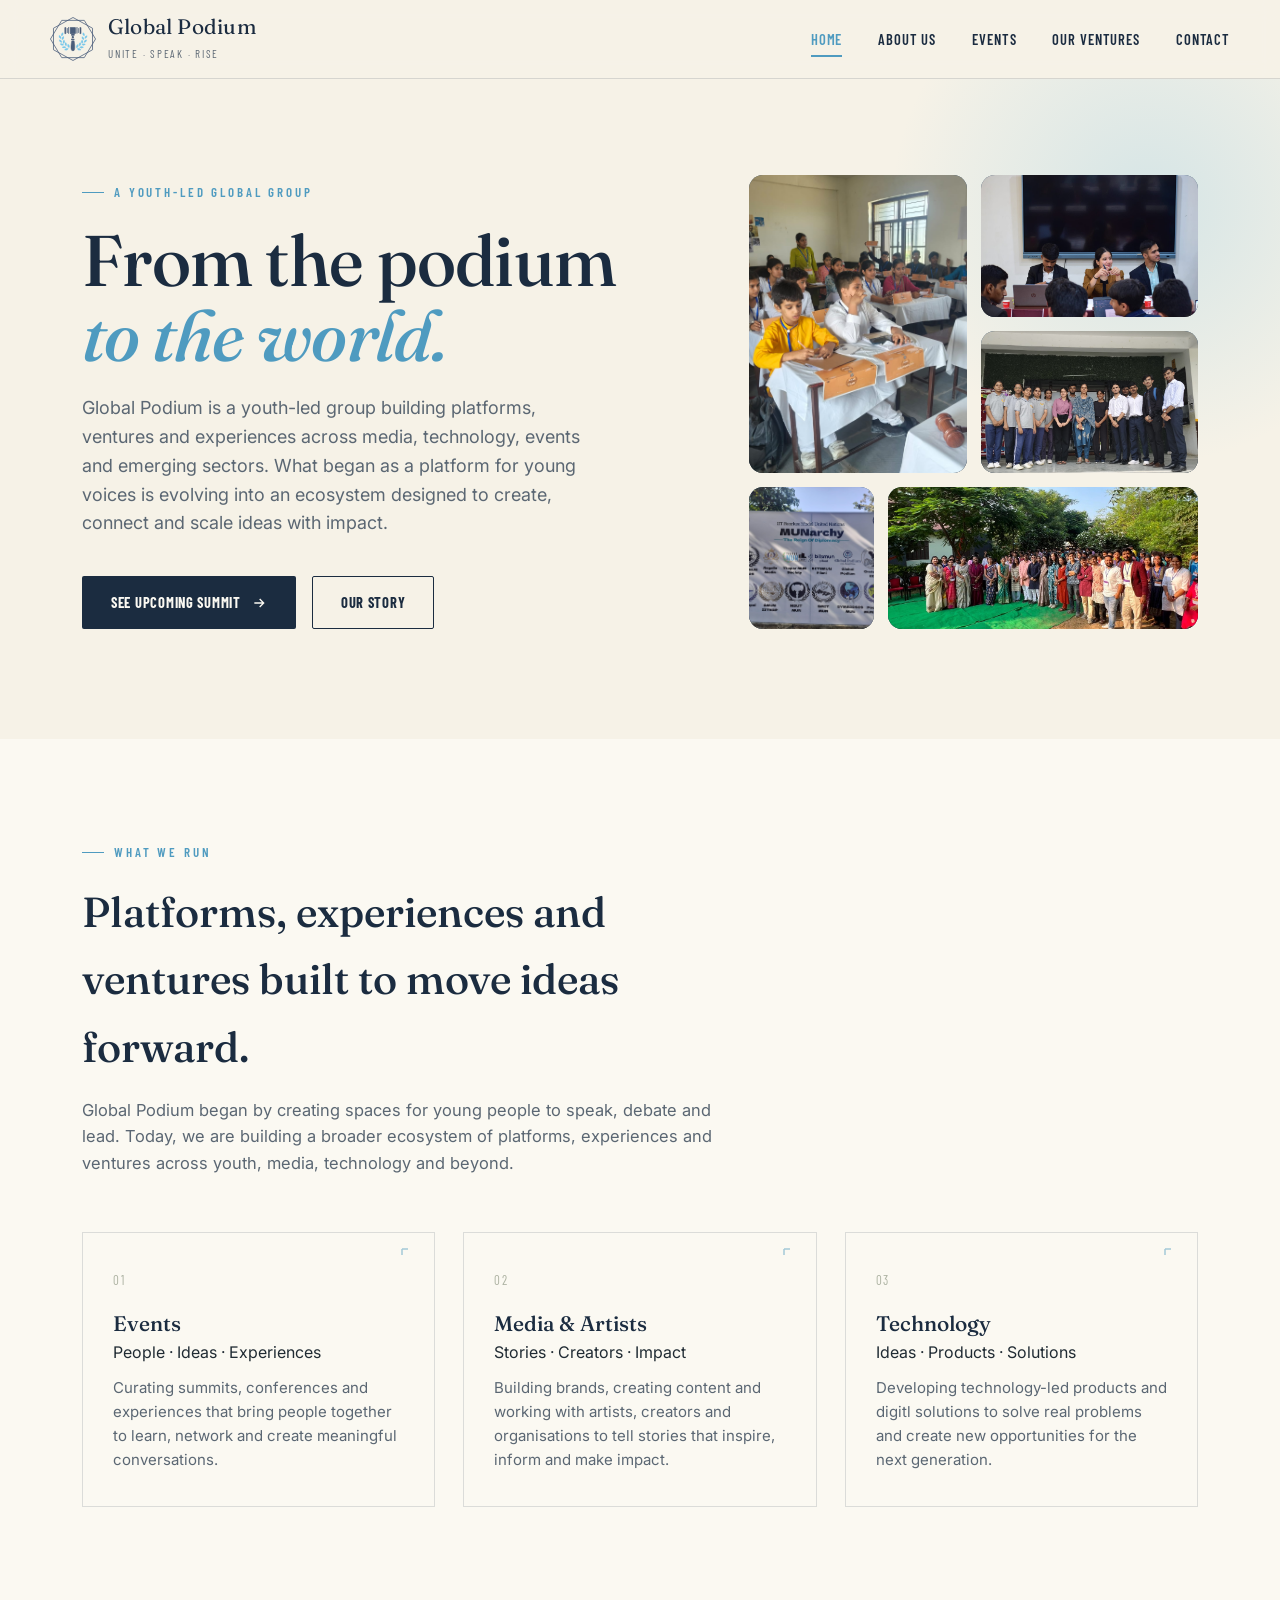
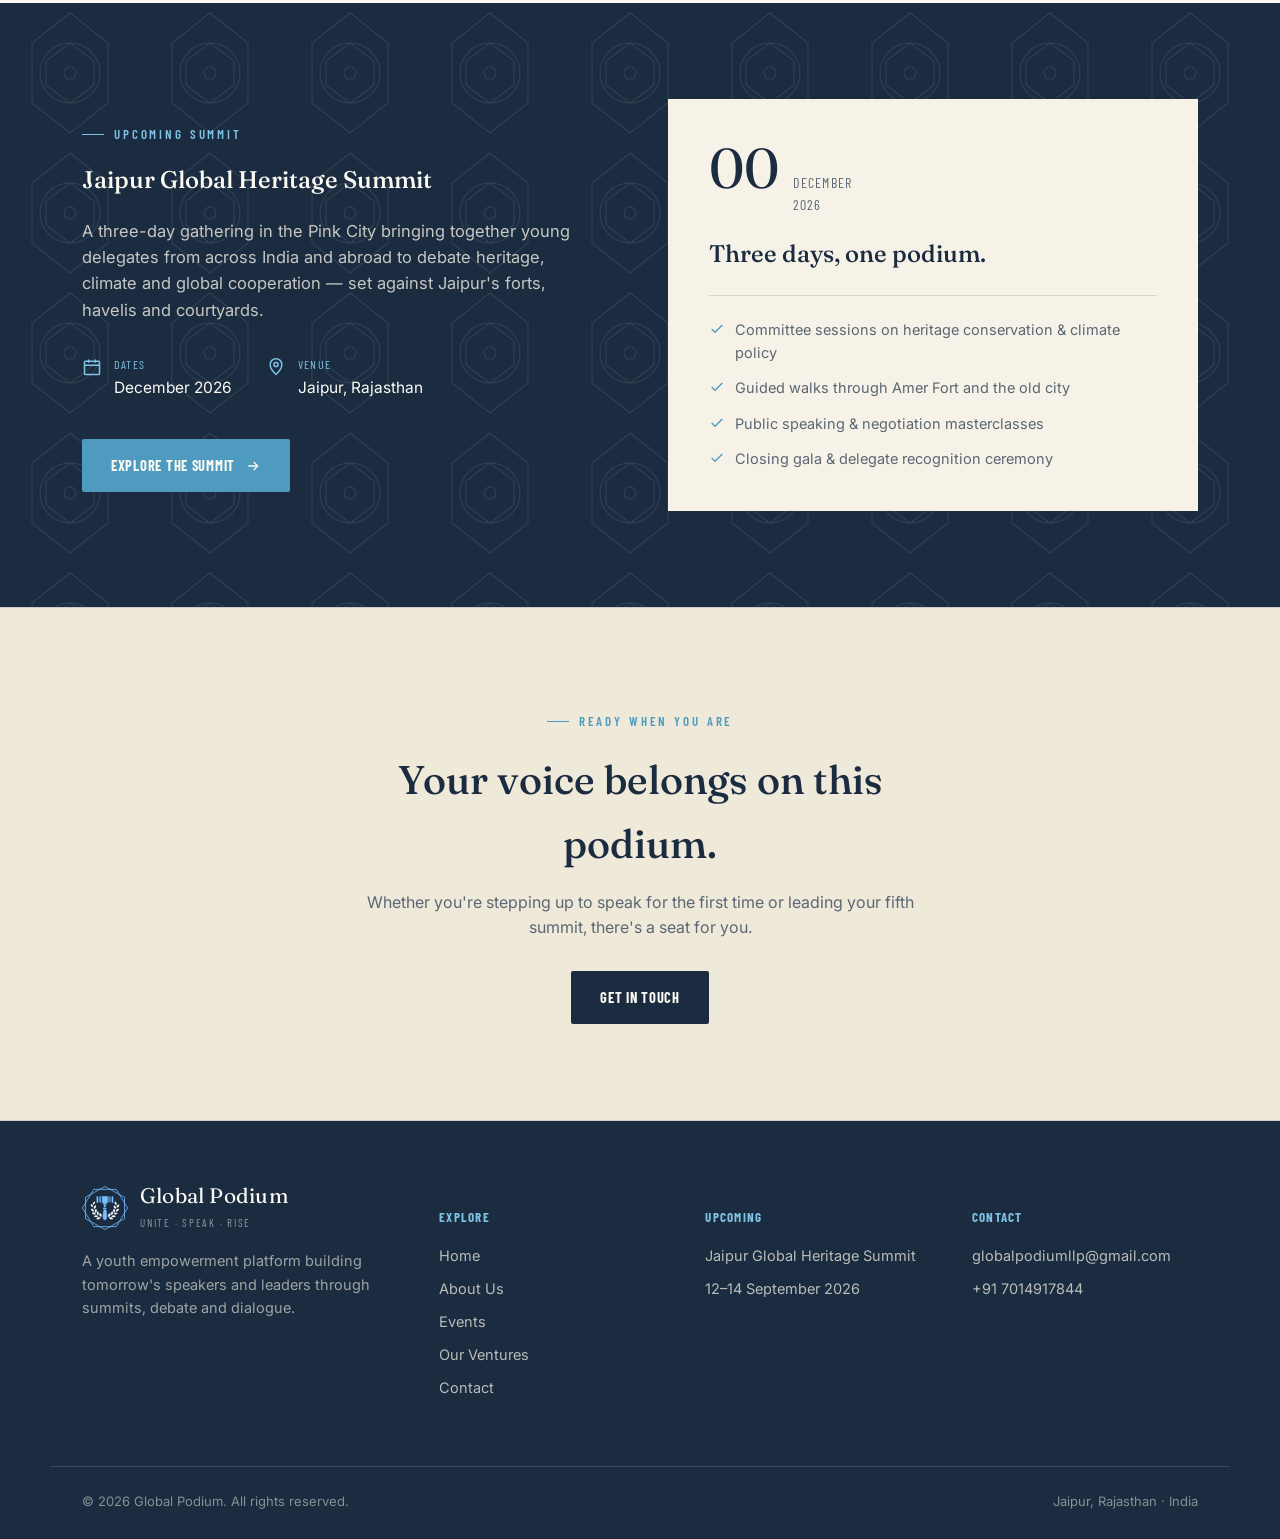
==== index.html @ f2597bbf "Initial website" ====
<!DOCTYPE html>
<html lang="en">

<head>
  <meta charset="UTF-8">
  <meta name="viewport" content="width=device-width, initial-scale=1.0">
  <title>Global Podium — Unite, Speak & Rise</title>

  <!-- Favicon -->
  <link rel="icon" type="image/x-icon" href="favicon_io/favicon.ico">
  <link rel="icon" type="image/png" sizes="16x16" href="favicon_io/favicon-16x16.png">
  <link rel="icon" type="image/png" sizes="32x32" href="favicon_io/favicon-32x32.png">
  <link rel="icon" type="image/png" sizes="192x192" href="favicon_io/android-chrome-192x192.png">
  <link rel="icon" type="image/png" sizes="512x512" href="favicon_io/android-chrome-512x512.png">

  <!-- Apple -->
  <link rel="apple-touch-icon" sizes="180x180" href="favicon_io/apple-touch-icon.png">



  <meta name="description"
    content="Global Podium is a youth empowerment platform building the next generation of speakers, leaders and changemakers through summits, debates and civic dialogue.">
  <link rel="stylesheet" href="style.css">
  <!-- <link rel="icon" href="data:image/svg+xml,%3Csvg xmlns='http://www.w3.org/2000/svg' viewBox='0 0 100 100'%3E%3Ccircle cx='50' cy='50' r='46' fill='%231B2C40'/%3E%3Ctext x='50' y='64' font-size='50' text-anchor='middle' fill='%237FC2E3' font-family='Georgia'%3EG%3C/text%3E%3C/svg%3E"> -->
</head>

<body>

  <header class="site-header">
    <nav class="nav container">
      <a class="brand" href="index.html" aria-label="Global Podium home">
        <img class="brand-mark" src="images/ logo GlobalP-01.svg" alt="Global Podium logo">
        <span>
          <span class="brand-name">Global Podium</span>
          <span class="brand-tag">Unite &middot; Speak &middot; Rise</span>
        </span>
      </a>
      <button class="nav-toggle" aria-label="Toggle menu" id="navToggle">
        <span></span><span></span><span></span>
      </button>
      <div class="nav-links" id="navLinks">
        <a href="index.html" class="active">Home</a>
        <a href="about.html">About Us</a>
        <a href="events.html">Events</a>
        <a href="ventures.html">Our Ventures</a>
        <a href="contact.html">Contact</a>
      </div>
      <!-- <a class="nav-cta" href="contact.html">Get Involved</a> -->
    </nav>
  </header>

  <main>

    <!-- HERO -->
    <section class="hero">
      <div class="container hero-grid">
        <div>
          <span class="eyebrow">A YOUTH-LED GLOBAL GROUP</span>

          <h1>From the podium<br><em>to the world.</em></h1>
          <p class="lead">Global Podium is a youth-led group building platforms, ventures and experiences across media,
            technology, events and emerging sectors. What began as a platform for young voices is evolving into an
            ecosystem designed to create, connect and scale ideas with impact.</p>
          <div class="hero-actions">
            <a class="btn btn-primary" href="jghs.html">
              See Upcoming Summit
              <svg viewBox="0 0 24 24" fill="none" stroke="currentColor" stroke-width="2">
                <path d="M5 12h14M13 6l6 6-6 6" />
              </svg>
            </a>
            <a class="btn btn-ghost" href="about.html">Our Story</a>
          </div>
        </div>
        <div class="hero-badge-wrap">
          <div class="hero-photo-bento">
            <div class="hpb-tile hpb-a"><img src="images/home/main1.jpeg" alt="" onerror="this.style.opacity='0'">
            </div>
            <div class="hpb-tile hpb-b"><img src="images/home/main22.jpeg" alt="" onerror="this.style.opacity='0'">
            </div>
            <div class="hpb-tile hpb-c"><img src="images/home/main3.jpeg" alt="" onerror="this.style.opacity='0'">
            </div>
            <div class="hpb-tile hpb-d"><img src="images/home/main5.jpeg" alt="" onerror="this.style.opacity='0'">
            </div>
            <div class="hpb-tile hpb-e"><img src="images/home/main4.jpeg" alt="" onerror="this.style.opacity='0'">
            </div>
          </div>
        </div>
      </div>
    </section>

    <!-- EVENTS OVERVIEW -->
    <section id="events">
      <div class="container">
        <div class="section-head reveal">
          <span class="eyebrow">What We Run</span>
          <h2>Platforms, experiences and ventures built to move ideas forward.</h2>
          <p>Global Podium began by creating spaces for young people to speak, debate and lead. Today, we are building a
            broader ecosystem of platforms, experiences and ventures across youth, media, technology and beyond.</p>
        </div>
        <div class="cards">
          <div class="card reveal">
            <svg class="card-corner" viewBox="0 0 20 20" fill="none" stroke="currentColor" stroke-width="1.5">
              <path d="M2 2h6M2 2v6" />
            </svg>
            <span class="card-index">01</span>
            <h3>Events</h3>
            <span class="card-keywords">People &middot; Ideas &middot; Experiences</span>
            <p>Curating summits, conferences and experiences that bring people together to learn, network and create
              meaningful conversations.</p>
          </div>
          <div class="card reveal">
            <svg class="card-corner" viewBox="0 0 20 20" fill="none" stroke="currentColor" stroke-width="1.5">
              <path d="M2 2h6M2 2v6" />
            </svg>
            <span class="card-index">02</span>
            <h3>Media & Artists</h3>
            <span class="card-keywords">Stories &middot; Creators &middot; Impact</span>

            <p>Building brands, creating content and working with artists, creators and organisations to tell stories
              that inspire, inform and make impact.</p>
          </div>
          <div class="card reveal">
            <svg class="card-corner" viewBox="0 0 20 20" fill="none" stroke="currentColor" stroke-width="1.5">
              <path d="M2 2h6M2 2v6" />
            </svg>
            <span class="card-index">03</span>
            <h3>Technology</h3>
            <span class="card-keywords">Ideas &middot; Products &middot; Solutions</span>
            <p>Developing technology-led products and digitl solutions to solve real problems and create new
              opportunities for the next generation.</p>
          </div>
        </div>
      </div>
    </section>

    <!-- FEATURED UPCOMING EVENT -->
    <section class="feature" id="upcoming-event">
      <div class="container feature-inner">
        <div class="reveal">
          <span class="eyebrow">Upcoming Summit</span>
          <h2 style="margin-top:16px;">Jaipur Global Heritage Summit</h2>
          <p class="desc">A three-day gathering in the Pink City bringing together young delegates from across India and
            abroad to debate heritage, climate and global cooperation — set against Jaipur's forts, havelis and
            courtyards.</p>
          <div class="feature-meta">
            <div class="meta-item">
              <svg viewBox="0 0 24 24" fill="none" stroke="currentColor" stroke-width="1.8">
                <rect x="3" y="5" width="18" height="16" rx="1" />
                <path d="M8 3v4M16 3v4M3 10h18" />
              </svg>
              <div>
                <div class="meta-label">Dates</div>
                <div class="meta-value">December 2026</div>
              </div>
            </div>
            <div class="meta-item">
              <svg viewBox="0 0 24 24" fill="none" stroke="currentColor" stroke-width="1.8">
                <path d="M12 21s7-6.5 7-12a7 7 0 0 0-14 0c0 5.5 7 12 7 12z" />
                <circle cx="12" cy="9" r="2.5" />
              </svg>
              <div>
                <div class="meta-label">Venue</div>
                <div class="meta-value">Jaipur, Rajasthan</div>
              </div>
            </div>
            <!-- <div class="meta-item">
              <svg viewBox="0 0 24 24" fill="none" stroke="currentColor" stroke-width="1.8">
                <path
                  d="M17 21v-2a4 4 0 0 0-4-4H7a4 4 0 0 0-4 4v2M10 11a4 4 0 1 0 0-8 4 4 0 0 0 0 8zM23 21v-2a4 4 0 0 0-3-3.87M16 3.13a4 4 0 0 1 0 7.75" />
              </svg>
              <div>
                <div class="meta-label">Delegates</div>
                <div class="meta-value">150 seats, ages 15–25</div>
              </div>
            </div> -->
          </div>
          <a class="btn btn-sky btn-explore-summit" href="jghs.html">
            Explore The Summit
            <svg viewBox="0 0 24 24" fill="none" stroke="currentColor" stroke-width="2">
              <path d="M5 12h14M13 6l6 6-6 6" />
            </svg>
          </a>
        </div>

        <div class="feature-card reveal">
          <div class="date-block">
            <span class="date-num">00</span>
            <span class="date-rest">December<br>2026</span>
          </div>
          <h3>Three days, one podium.</h3>
          <div class="divider"></div>
          <ul>
            <li>
              <svg viewBox="0 0 24 24" fill="none" stroke="currentColor" stroke-width="2">
                <path d="M20 6L9 17l-5-5" />
              </svg>
              Committee sessions on heritage conservation &amp; climate policy
            </li>
            <li>
              <svg viewBox="0 0 24 24" fill="none" stroke="currentColor" stroke-width="2">
                <path d="M20 6L9 17l-5-5" />
              </svg>
              Guided walks through Amer Fort and the old city
            </li>
            <li>
              <svg viewBox="0 0 24 24" fill="none" stroke="currentColor" stroke-width="2">
                <path d="M20 6L9 17l-5-5" />
              </svg>
              Public speaking &amp; negotiation masterclasses
            </li>
            <li>
              <svg viewBox="0 0 24 24" fill="none" stroke="currentColor" stroke-width="2">
                <path d="M20 6L9 17l-5-5" />
              </svg>
              Closing gala &amp; delegate recognition ceremony
            </li>
          </ul>
        </div>
      </div>
    </section>

    <!-- CTA -->
    <section class="cta-band">
      <div class="container" style="max-width:640px; text-align:center;">
        <span class="eyebrow" style="justify-content:center;">Ready When You Are</span>
        <h2 style="margin-top:16px;">Your voice belongs on this podium.</h2>
        <p>Whether you're stepping up to speak for the first time or leading your fifth summit, there's a seat for you.
        </p>
        <a class="btn btn-primary" href="contact.html">Get in Touch</a>
      </div>
    </section>

  </main>

  <footer class="site-footer">
    <div class="container footer-grid">
      <div>
        <div class="footer-brand">
          <img class="brand-mark" src="images/ logo GlobalP-02.svg" alt="Global Podium logo">
          <span>
            <span class="brand-name">Global Podium</span>
            <span class="brand-tag">Unite &middot; Speak &middot; Rise</span>
          </span>
        </div>
        <p class="footer-desc">A youth empowerment platform building tomorrow's speakers and leaders through summits,
          debate and dialogue.</p>
      </div>
      <div class="footer-col">
        <h5>Explore</h5>
        <a href="index.html">Home</a>
        <a href="about.html">About Us</a>
        <a href="events.html">Events</a>
        <a href="ventures.html">Our Ventures</a>
        <a href="contact.html">Contact</a>
      </div>
      <div class="footer-col">
        <h5>Upcoming</h5>
        <p>Jaipur Global Heritage Summit</p>
        <p>12–14 September 2026</p>
      </div>
      <div class="footer-col">
        <h5>Contact</h5>
        <a href="mailto:globalpodiumllp@gmail.com">globalpodiumllp@gmail.com</a>
        <a href="tel:+917014917844">+91 7014917844</a>
      </div>
    </div>
    <div class="container footer-bottom">
      <span>&copy; 2026 Global Podium. All rights reserved.</span>
      <span>Jaipur, Rajasthan · India</span>
    </div>
  </footer>

  <script src="script.js"></script>
</body>

</html>
---- style.css ----
/* ==========================================================================
   GLOBAL PODIUM — design tokens
   Palette drawn from the mark: deep statesman navy, laurel sky-blue,
   warm parchment cream, quiet sage for structure, muted steel for text.
   ========================================================================== */

@import url('https://fonts.googleapis.com/css2?family=Fraunces:ital,opsz,wght@0,9..144,400;0,9..144,500;0,9..144,600;1,9..144,500&family=Inter:wght@400;500;600&family=Barlow+Condensed:wght@500;600;700&display=swap');

:root {
  --navy: #1B2C40;
  --navy-2: #2E4A66;
  --sky: #7FC2E3;
  --sky-deep: #4F9BC0;
  --sage: #ACB2A2;
  --cream: #F6F2E7;
  --cream-2: #EFE9DA;
  --paper: #FBF9F2;
  --ink: #202B33;
  --ink-soft: #5B6773;
  --line: rgba(27, 44, 64, 0.14);
  --rose: #CDA98C;

  --jali-pattern: url("data:image/svg+xml,%3Csvg xmlns='http://www.w3.org/2000/svg' width='140' height='140' viewBox='0 0 140 140'%3E%3Cg fill='none' stroke='%23F6F2E7' stroke-width='1.1'%3E%3Ccircle cx='70' cy='70' r='30'/%3E%3Cpath d='M70 10 L108 40 L108 100 L70 130 L32 100 L32 40 Z'/%3E%3Cpath d='M70 40 L94 58 L94 82 L70 100 L46 82 L46 58 Z'/%3E%3Ccircle cx='70' cy='70' r='6'/%3E%3C/g%3E%3C/svg%3E");
  --serif: 'Fraunces', 'Iowan Old Style', Georgia, serif;
  --sans: 'Inter', -apple-system, BlinkMacSystemFont, 'Segoe UI', sans-serif;
  --cond: 'Barlow Condensed', var(--sans);

  --container: 1180px;
  --radius: 2px;
}

*,
*::before,
*::after {
  box-sizing: border-box;
}

html {
  scroll-behavior: smooth;
}

body {
  margin: 0;
  background: var(--cream);
  color: var(--ink);
  font-family: var(--sans);
  font-size: 16px;
  line-height: 1.6;
  -webkit-font-smoothing: antialiased;
}

img {
  max-width: 100%;
  display: block;
}

a {
  color: inherit;
  text-decoration: none;
}

h1,
h2,
h3,
h4 {
  font-family: var(--serif);
  font-weight: 500;
  margin: 0;
  color: var(--navy);
}

p {
  margin: 0;
}

.container {
  max-width: var(--container);
  margin: 0 auto;
  padding: 0 32px;
}

@media (max-width: 640px) {
  .container {
    padding: 0 20px;
  }
}

:focus-visible {
  outline: 2px solid var(--sky-deep);
  outline-offset: 3px;
}

/* ---------- eyebrow / condensed labels ---------- */
.eyebrow {
  font-family: var(--cond);
  font-weight: 600;
  letter-spacing: 0.22em;
  text-transform: uppercase;
  font-size: 13px;
  color: var(--sky-deep);
  display: inline-flex;
  align-items: center;
  gap: 10px;
}

.eyebrow::before {
  content: "";
  width: 22px;
  height: 1px;
  background: var(--sky-deep);
  display: inline-block;
}

/* ---------- laurel underline accent ---------- */
.laurel-rule {
  width: 64px;
  height: 18px;
  margin: 18px 0 0;
}

/* ---------- header / nav ---------- */
.site-header {
  position: sticky;
  top: 0;
  z-index: 50;
  background: rgba(246, 242, 231, 0.88);
  backdrop-filter: blur(10px);
  border-bottom: 1px solid var(--line);
}

.nav {
  display: flex;
  align-items: center;
  justify-content: space-between;
  padding: 16px 0;
}

.brand {
  display: flex;
  align-items: center;
  gap: 12px;
}

.brand-mark {
  width: 46px;
  height: 46px;
  flex-shrink: 0;
  object-fit: contain;
}

.brand-name {
  font-family: var(--serif);
  font-size: 21px;
  color: var(--navy);
  letter-spacing: 0.01em;
  line-height: 1;
}

.brand-tag {
  display: block;
  font-family: var(--cond);
  font-size: 11px;
  letter-spacing: 0.16em;
  text-transform: uppercase;
  color: var(--ink-soft);
  margin-top: 3px;
}

.nav-links {
  display: flex;
  align-items: center;
  gap: 36px;
  font-family: var(--cond);
  font-weight: 600;
  letter-spacing: 0.06em;
  text-transform: uppercase;
  font-size: 14.5px;
}

.nav-links a {
  position: relative;
  color: var(--navy);
  padding: 4px 0;
}

.nav-links a::after {
  content: "";
  position: absolute;
  left: 0;
  right: 0;
  bottom: -2px;
  height: 2px;
  background: var(--sky-deep);
  transform: scaleX(0);
  transform-origin: left;
  transition: transform .25s ease;
}

.nav-links a:hover::after,
.nav-links a.active::after {
  transform: scaleX(1);
}

.nav-links a.active {
  color: var(--sky-deep);
}

.nav-cta {
  font-family: var(--cond);
  font-weight: 700;
  letter-spacing: .06em;
  text-transform: uppercase;
  font-size: 13.5px;
  background: var(--navy);
  color: var(--paper);
  padding: 11px 22px;
  border-radius: var(--radius);
  transition: background .2s ease, transform .2s ease;
}

.nav-cta:hover {
  background: var(--sky-deep);
  transform: translateY(-1px);
}

.nav-toggle {
  display: none;
  background: none;
  border: none;
  cursor: pointer;
  padding: 6px;
}

.nav-toggle span {
  display: block;
  width: 24px;
  height: 2px;
  background: var(--navy);
  margin: 5px 0;
  transition: .2s;
}

@media (max-width: 880px) {
  .nav-links {
    position: absolute;
    top: 100%;
    left: 0;
    right: 0;
    background: var(--paper);
    flex-direction: column;
    align-items: flex-start;
    padding: 24px 20px;
    gap: 20px;
    border-bottom: 1px solid var(--line);
    display: none;
  }

  .nav-links.open {
    display: flex;
  }

  .nav-cta {
    display: none;
  }

  .nav-links.open~.nav-cta,
  .nav-links.open+.nav-cta {
    display: inline-block;
  }

  .nav-toggle {
    display: block;
  }
}

/* ---------- buttons ---------- */
.btn {
  display: inline-flex;
  align-items: center;
  gap: 10px;
  font-family: var(--cond);
  font-weight: 700;
  letter-spacing: .05em;
  text-transform: uppercase;
  font-size: 14.5px;
  padding: 14px 28px;
  border-radius: var(--radius);
  transition: all .22s ease;
  border: 1px solid transparent;
  cursor: pointer;
  background: none;
  appearance: none;
}

.btn-primary {
  background: var(--navy);
  color: var(--paper);
}

.btn-primary:hover {
  background: var(--sky-deep);
  transform: translateY(-2px);
  box-shadow: 0 10px 24px -12px rgba(27, 44, 64, 0.5);
}

.btn-ghost {
  border-color: var(--navy);
  color: var(--navy);
}

.btn-ghost:hover {
  background: var(--navy);
  color: var(--paper);
}

.btn-sky {
  background: var(--sky-deep);
  color: var(--paper);
}

.btn-sky:hover {
  background: var(--navy);
  transform: translateY(-2px);
}

.btn-explore-summit:hover {
  background: #8B2942;
}

.btn-events-teaser:hover {
  background: #8B2942;
}

.btn svg {
  width: 16px;
  height: 16px;
  transition: transform .2s ease;
}

.btn:hover svg {
  transform: translateX(3px);
}

/* ---------- hero ---------- */
.hero {
  position: relative;
  overflow: hidden;
  padding: 96px 0 110px;
}

.hero-grid {
  display: grid;
  grid-template-columns: 1.15fr 0.85fr;
  gap: 60px;
  align-items: stretch;
}

.hero h1 {
  font-size: clamp(42px, 5.6vw, 72px);
  line-height: 1.04;
  letter-spacing: -0.01em;
  margin-top: 20px;
}

.hero h1 em {
  font-style: italic;
  color: var(--sky-deep);
}

.hero p.lead {
  margin-top: 22px;
  max-width: 46ch;
  font-size: 18px;
  color: var(--ink-soft);
}

.hero-actions {
  display: flex;
  gap: 16px;
  margin-top: 38px;
  flex-wrap: wrap;
}

.hero-stats {
  display: flex;
  gap: 36px;
  margin-top: 56px;
  flex-wrap: wrap;
}

.stat-num {
  font-family: var(--serif);
  font-size: 34px;
  color: var(--navy);
}

.stat-label {
  font-family: var(--cond);
  font-size: 12.5px;
  letter-spacing: .12em;
  text-transform: uppercase;
  color: var(--ink-soft);
}

.hero-badge-wrap {
  position: relative;
  display: flex;
  align-items: center;
  justify-content: center;
}

.hero-medallion {
  width: 100%;
  max-width: 380px;
  animation: spin-slow 60s linear infinite;
}

@media (prefers-reduced-motion: reduce) {
  .hero-medallion {
    animation: none;
  }
}

@keyframes spin-slow {
  to {
    transform: rotate(360deg);
  }
}

.hero-medallion-center {
  position: absolute;
  width: 46%;
}

/* soft ambient shapes */
.hero::before {
  content: "";
  position: absolute;
  inset: -20% -10% auto auto;
  width: 520px;
  height: 520px;
  background: radial-gradient(circle, rgba(127, 194, 227, 0.28), transparent 70%);
  pointer-events: none;
}

/* ---------- section base ---------- */
section {
  padding: 96px 0;
}

.section-head {
  max-width: 640px;
  margin-bottom: 56px;
}

.section-head h2 {
  font-size: clamp(30px, 3.6vw, 42px);
  margin-top: 16px;
}

.section-head p {
  margin-top: 16px;
  color: var(--ink-soft);
  font-size: 16.5px;
}

.section-head.center {
  margin-left: auto;
  margin-right: auto;
  text-align: center;
}

.section-head.center .eyebrow {
  justify-content: center;
}

.section-head.center .eyebrow::before {
  display: none;
}

/* ---------- mission strip ---------- */
.mission {
  background: var(--paper);
  border-top: 1px solid var(--line);
  border-bottom: 1px solid var(--line);
}

.mission-grid {
  display: grid;
  grid-template-columns: 1fr 1fr;
  gap: 64px;
  align-items: start;
}

.mission-copy p {
  font-size: 18px;
  color: var(--ink-soft);
}

.mission-copy p+p {
  margin-top: 16px;
}

.pillars {
  display: grid;
  gap: 26px;
}

.pillar {
  display: flex;
  gap: 18px;
}

.pillar-icon {
  width: 44px;
  height: 44px;
  flex-shrink: 0;
  color: var(--sky-deep);
}

.pillar h4 {
  font-size: 18px;
}

.pillar p {
  color: var(--ink-soft);
  font-size: 15px;
  margin-top: 4px;
}

/* ---------- event-type cards ---------- */
.cards {
  display: grid;
  grid-template-columns: repeat(3, 1fr);
  gap: 28px;
}

.card {
  background: var(--paper);
  border: 1px solid var(--line);
  padding: 34px 30px;
  position: relative;
  transition: transform .25s ease, box-shadow .25s ease, border-color .25s ease;
}

.card:hover {
  transform: translateY(-6px);
  box-shadow: 0 24px 40px -28px rgba(27, 44, 64, 0.35);
  border-color: var(--sky-deep);
}

.card-index {
  font-family: var(--cond);
  font-size: 13px;
  letter-spacing: .12em;
  color: var(--sage);
}

.card h3 {
  font-size: 21px;
  margin-top: 14px;
}

.card p {
  color: var(--ink-soft);
  margin-top: 10px;
  font-size: 15px;
}

.card-corner {
  position: absolute;
  top: 14px;
  right: 14px;
  width: 20px;
  height: 20px;
  opacity: .5;
  color: var(--sky-deep);
}

/* ---------- featured event ---------- */
.feature {
  position: relative;
  background: var(--navy);
  color: var(--cream);
  overflow: hidden;
}

.feature::before {
  content: "";
  position: absolute;
  inset: 0;
  background-image: var(--jali-pattern);
  background-size: 140px;
  opacity: 0.10;
}

.feature-inner {
  position: relative;
  z-index: 1;
  display: grid;
  grid-template-columns: 1fr 1fr;
  gap: 56px;
  align-items: center;
}

.feature h2 {
  color: var(--paper);
}

.feature .eyebrow {
  color: var(--sky);
}

.feature .eyebrow::before {
  background: var(--sky);
}

.feature p.desc {
  color: rgba(246, 242, 231, 0.78);
  margin-top: 18px;
  font-size: 16.5px;
  max-width: 50ch;
}

.feature-meta {
  display: flex;
  gap: 34px;
  margin: 32px 0 38px;
  flex-wrap: wrap;
}

.meta-item {
  display: flex;
  gap: 12px;
  align-items: flex-start;
}

.meta-item svg {
  width: 20px;
  height: 20px;
  color: var(--sky);
  margin-top: 2px;
  flex-shrink: 0;
}

.meta-label {
  font-family: var(--cond);
  font-size: 12px;
  letter-spacing: .1em;
  text-transform: uppercase;
  color: var(--sky);
}

.meta-value {
  font-size: 15.5px;
  color: var(--paper);
  margin-top: 2px;
}

.feature-card {
  background: var(--cream);
  color: var(--ink);
  padding: 40px;
  border: 1px solid rgba(246, 242, 231, 0.2);
}

.feature-card .date-block {
  display: flex;
  align-items: baseline;
  gap: 14px;
}

.feature-card .date-num {
  font-family: var(--serif);
  font-size: 56px;
  color: var(--navy);
  line-height: 1;
}

.feature-card .date-rest {
  font-family: var(--cond);
  letter-spacing: .08em;
  text-transform: uppercase;
  color: var(--ink-soft);
  font-size: 14px;
}

.feature-card h3 {
  font-size: 24px;
  margin-top: 18px;
}

.feature-card .divider {
  height: 1px;
  background: var(--line);
  margin: 22px 0;
}

.feature-card ul {
  list-style: none;
  margin: 0;
  padding: 0;
  display: grid;
  gap: 12px;
}

.feature-card li {
  display: flex;
  gap: 10px;
  font-size: 14.5px;
  color: var(--ink-soft);
}

.feature-card li svg {
  width: 16px;
  height: 16px;
  color: var(--sky-deep);
  flex-shrink: 0;
  margin-top: 3px;
}

/* ---------- CTA band ---------- */
.cta-band {
  background: var(--cream-2);
  text-align: center;
  border-top: 1px solid var(--line);
  border-bottom: 1px solid var(--line);
}

.cta-band h2 {
  font-size: clamp(28px, 3.4vw, 40px);
}

.cta-band p {
  color: var(--ink-soft);
  margin-top: 14px;
}

.cta-band .btn {
  margin-top: 30px;
}

/* ---------- footer ---------- */
.site-footer {
  background: var(--navy);
  color: rgba(246, 242, 231, 0.7);
  padding: 64px 0 28px;
}

.footer-grid {
  display: grid;
  grid-template-columns: 1.4fr 1fr 1fr 1fr;
  gap: 40px;
}

.footer-brand {
  display: flex;
  gap: 12px;
  align-items: center;
}

.footer-brand .brand-name {
  color: var(--paper);
}

.footer-brand .brand-tag {
  color: rgba(246, 242, 231, 0.55);
}

.footer-desc {
  margin-top: 18px;
  font-size: 14.5px;
  max-width: 32ch;
  color: rgba(246, 242, 231, 0.6);
}

.footer-col h5 {
  font-family: var(--cond);
  text-transform: uppercase;
  letter-spacing: .1em;
  font-size: 13px;
  color: var(--sky);
  margin-bottom: 16px;
}

.footer-col a,
.footer-col p {
  display: block;
  font-size: 14.5px;
  color: rgba(246, 242, 231, 0.72);
  margin-bottom: 10px;
}

.footer-col a:hover {
  color: var(--sky);
}

.footer-bottom {
  margin-top: 56px;
  padding-top: 24px;
  border-top: 1px solid rgba(246, 242, 231, 0.14);
  display: flex;
  justify-content: space-between;
  font-size: 13px;
  color: rgba(246, 242, 231, 0.5);
  flex-wrap: wrap;
  gap: 10px;
}

/* ---------- reveal animation ---------- */
.reveal {
  opacity: 0;
  transform: translateY(18px);
  transition: opacity .7s ease, transform .7s ease;
}

.reveal.in {
  opacity: 1;
  transform: none;
}

@media (prefers-reduced-motion: reduce) {
  .reveal {
    opacity: 1;
    transform: none;
  }
}

/* ---------- page header (about/contact) ---------- */
.page-hero {
  padding: 70px 0 60px;
  position: relative;
  overflow: hidden;
}

.page-hero h1 {
  font-size: clamp(38px, 5vw, 58px);
  margin-top: 16px;
}

.page-hero p {
  margin-top: 18px;
  max-width: 56ch;
  color: var(--ink-soft);
  font-size: 17px;
}

/* ---------- about page ---------- */
.value-grid {
  display: grid;
  grid-template-columns: repeat(2, 1fr);
  gap: 26px;
}

.value-card {
  border-left: 3px solid var(--sky-deep);
  padding: 6px 0 6px 24px;
}

.value-card h4 {
  font-size: 19px;
}

.value-card p {
  color: var(--ink-soft);
  font-size: 15px;
  margin-top: 8px;
}

.timeline {
  display: grid;
  gap: 0;
}

.tl-row {
  display: grid;
  grid-template-columns: 120px 1fr;
  gap: 28px;
  padding: 26px 0;
  border-top: 1px solid var(--line);
}

.tl-row:last-child {
  border-bottom: 1px solid var(--line);
}

.tl-year {
  font-family: var(--serif);
  font-size: 22px;
  color: var(--sky-deep);
}

.tl-row h4 {
  font-size: 18px;
}

.tl-row p {
  color: var(--ink-soft);
  font-size: 15px;
  margin-top: 6px;
  max-width: 60ch;
}


/* ---------- contact page ---------- */
.contact-grid {
  display: grid;
  grid-template-columns: 1fr 1fr;
  gap: 70px;
  align-items: start;
}

.contact-info-item {
  display: flex;
  gap: 18px;
  padding: 22px 0;
  border-top: 1px solid var(--line);
}

.contact-info-item:last-child {
  border-bottom: 1px solid var(--line);
}

.contact-info-item svg {
  width: 22px;
  height: 22px;
  color: var(--sky-deep);
  flex-shrink: 0;
  margin-top: 2px;
}

.contact-info-item h4 {
  font-size: 16px;
}

.contact-info-item p,
.contact-info-item a {
  color: var(--ink-soft);
  font-size: 14.5px;
  margin-top: 4px;
  display: block;
}

.social-row {
  display: flex;
  gap: 14px;
  margin-top: 30px;
}

.social-row a {
  width: 42px;
  height: 42px;
  border: 1px solid var(--line);
  border-radius: 50%;
  display: flex;
  align-items: center;
  justify-content: center;
  transition: all .2s ease;
}

.social-row a svg {
  width: 18px;
  height: 18px;
}

.social-row a:hover {
  background: var(--navy);
  border-color: var(--navy);
  color: var(--paper);
}

form.contact-form {
  display: grid;
  gap: 22px;
}

.form-row {
  display: grid;
  grid-template-columns: 1fr 1fr;
  gap: 22px;
}

.field {
  display: flex;
  flex-direction: column;
  gap: 8px;
}

.field label {
  font-family: var(--cond);
  font-size: 12.5px;
  letter-spacing: .1em;
  text-transform: uppercase;
  color: var(--ink-soft);
}

.field input,
.field textarea,
.field select {
  font-family: var(--sans);
  font-size: 15px;
  padding: 13px 14px;
  border: 1px solid var(--line);
  background: var(--paper);
  border-radius: var(--radius);
  color: var(--ink);
  transition: border-color .2s ease;
}

.field input:focus,
.field textarea:focus,
.field select:focus {
  border-color: var(--sky-deep);
  outline: none;
}

.field textarea {
  resize: vertical;
  min-height: 120px;
}

.form-note {
  font-size: 13px;
  color: var(--ink-soft);
}

.form-success {
  display: none;
  align-items: center;
  gap: 12px;
  background: var(--paper);
  border: 1px solid var(--sky-deep);
  padding: 16px 20px;
  font-size: 14.5px;
  color: var(--navy);
}

.form-success.show {
  display: flex;
}

.form-success svg {
  width: 20px;
  height: 20px;
  color: var(--sky-deep);
  flex-shrink: 0;
}

.map-frame {
  border: 1px solid var(--line);
  overflow: hidden;
  height: 100%;
  min-height: 340px;
}





/* ---------- 4-column track cards ---------- */
.cards-4 {
  display: grid;
  grid-template-columns: repeat(4, 1fr);
  gap: 24px;
}

.cards-4 .card h3 {
  font-size: 19px;
}

.card-tag {
  font-family: var(--cond);
  font-size: 12px;
  letter-spacing: .1em;
  text-transform: uppercase;
  color: var(--sky-deep);
  margin-top: 6px;
  display: block;
}

.card-for {
  margin-top: 14px;
  font-size: 13.5px;
  color: var(--ink-soft);
  font-style: italic;
}

/* ---------- generic checklist ---------- */
.check-list {
  list-style: none;
  margin: 0;
  padding: 0;
  display: grid;
  gap: 14px;
}

.check-list li {
  display: flex;
  gap: 12px;
  font-size: 15px;
  color: var(--ink-soft);
}

.check-list li svg {
  width: 18px;
  height: 18px;
  color: var(--sky-deep);
  flex-shrink: 0;
  margin-top: 3px;
}

/* ---------- prize table ---------- */
.prize-table {
  width: 100%;
  border-collapse: collapse;
  margin-top: 8px;
}

.prize-table th {
  font-family: var(--cond);
  font-size: 12.5px;
  letter-spacing: .08em;
  text-transform: uppercase;
  color: var(--ink-soft);
  text-align: left;
  padding: 12px 16px;
  border-bottom: 2px solid var(--navy);
}

.prize-table td {
  padding: 16px;
  border-bottom: 1px solid var(--line);
  font-size: 15px;
}

.prize-table td:first-child {
  color: var(--navy);
  font-weight: 600;
}

.prize-table td.prize-amount {
  font-family: var(--serif);
  color: var(--navy);
  font-size: 18px;
}

.prize-table tr:last-child td {
  border-bottom: 2px solid var(--navy);
}

@media (max-width: 980px) {
  .cards-4 {
    grid-template-columns: 1fr 1fr;
  }
}

@media (max-width: 640px) {
  .cards-4 {
    grid-template-columns: 1fr;
  }

  .prize-table {
    font-size: 13px;
  }

  .prize-table th,
  .prize-table td {
    padding: 10px 8px;
  }
}

/* ---------- responsive ---------- */
@media (max-width: 980px) {
  .hero-grid {
    grid-template-columns: 1fr;
  }

  .hero-badge-wrap {
    order: -1;
    max-width: 480px;
    width: 100%;
    margin: 0 auto 20px;
  }

  .mission-grid {
    grid-template-columns: 1fr;
    gap: 40px;
  }

  .cards {
    grid-template-columns: 1fr 1fr;
  }

  .feature-inner {
    grid-template-columns: 1fr;
  }

  .footer-grid {
    grid-template-columns: 1fr 1fr;
  }

  .value-grid {
    grid-template-columns: 1fr;
  }

  .contact-grid {
    grid-template-columns: 1fr;
  }


}

@media (max-width: 640px) {
  .cards {
    grid-template-columns: 1fr;
  }

  .hero-stats {
    gap: 24px;
  }

  .form-row {
    grid-template-columns: 1fr;
  }

  .footer-grid {
    grid-template-columns: 1fr;
  }

  section {
    padding: 64px 0;
  }

  .nav {
    padding-left: 20px;
    padding-right: 20px;
  }

  .brand-mark {
    width: 34px;
    height: 34px;
  }

  .brand-name {
    font-size: 17px;
  }

  .brand-tag {
    font-size: 9px;
    letter-spacing: 0.12em;
  }

  .nav-toggle {
    padding: 8px;
    margin-right: -8px;
  }
}



/* ---------- past events carousel (events.html) ---------- */
.event-carousel {
  margin-top: 12px;
}

.ec-track {
  position: relative;
  min-height: 420px;
}

.ec-slide {
  position: absolute;
  inset: 0;
  display: grid;
  grid-template-columns: 1fr 1.1fr;
  gap: 56px;
  align-items: center;
  opacity: 0;
  visibility: hidden;
  pointer-events: none;
  transform: translateY(16px);
  transition: opacity .55s ease, transform .55s ease, visibility .55s;
}

.ec-slide.active {
  opacity: 1;
  visibility: visible;
  pointer-events: auto;
  transform: translateY(0);
}

.ec-image {
  position: relative;
  order: 2;
  border-radius: var(--radius);
  overflow: hidden;
  aspect-ratio: 4/3;
  background: linear-gradient(135deg, var(--navy-2), var(--sky-deep));
}

.ec-image img {
  width: 100%;
  height: 100%;
  object-fit: contain;
  display: block;
  transition: opacity .4s ease;
}

.ec-content {
  order: 1;
}

.ec-tag {
  font-family: var(--cond);
  font-size: 12.5px;
  letter-spacing: .12em;
  text-transform: uppercase;
  color: var(--sky-deep);
}

.ec-year {
  display: block;
  font-family: var(--serif);
  font-size: clamp(40px, 5vw, 64px);
  color: var(--navy);
  margin-top: 10px;
  line-height: 1;
}

.ec-content h3 {
  font-size: clamp(20px, 2.2vw, 26px);
  margin-top: 14px;
}

.ec-content p {
  margin-top: 14px;
  color: var(--ink-soft);
  font-size: 16px;
  max-width: 46ch;
}

.ec-controls {
  display: flex;
  align-items: center;
  justify-content: center;
  gap: 22px;
  margin-top: 36px;
}

.ec-arrow {
  width: 46px;
  height: 46px;
  border-radius: 50%;
  flex-shrink: 0;
  border: 1px solid var(--navy);
  background: transparent;
  color: var(--navy);
  display: flex;
  align-items: center;
  justify-content: center;
  cursor: pointer;
  transition: background .2s ease, color .2s ease, transform .2s ease;
}

.ec-arrow svg {
  width: 20px;
  height: 20px;
}

.ec-arrow:hover {
  background: var(--navy);
  color: var(--paper);
  transform: translateY(-2px);
}

.ec-dots {
  display: flex;
  gap: 10px;
}

.ec-dot {
  width: 9px;
  height: 9px;
  border-radius: 50%;
  background: var(--sage);
  border: none;
  cursor: pointer;
  padding: 0;
  transition: background .2s ease, transform .2s ease;
}

.ec-dot.active {
  background: var(--sky-deep);
  transform: scale(1.3);
}

@media (max-width: 780px) {
  .ec-slide {
    grid-template-columns: 1fr;
    gap: 28px;
  }

  .ec-track {
    min-height: 560px;
  }
}

@media (max-width: 480px) {
  .ec-track {
    min-height: 620px;
  }

  .ec-arrow {
    width: 40px;
    height: 40px;
  }
}

/* ---------- carousel: alternating layout + choreographed entrance ---------- */
.ec-slide:nth-child(even) .ec-content {
  order: 2;
}

.ec-slide:nth-child(even) .ec-image {
  order: 1;
}

.ec-slide:nth-child(odd) .ec-content {
  order: 1;
}

.ec-slide:nth-child(odd) .ec-image {
  order: 2;
}

.ec-rule {
  position: absolute;
  left: 0;
  right: 0;
  top: 50%;
  height: 1px;
  background: var(--line);
  transform-origin: left;
  pointer-events: none;
}

@keyframes ecFadeUp {
  from {
    opacity: 0;
    transform: translateY(18px);
  }

  to {
    opacity: 1;
    transform: translateY(0);
  }
}

@keyframes ecImageIn {
  from {
    opacity: 0;
    transform: scale(.94) translateY(10px);
  }

  to {
    opacity: 1;
    transform: scale(1) translateY(0);
  }
}

@keyframes ecRuleGrow {
  from {
    transform: scaleX(0);
  }

  to {
    transform: scaleX(1);
  }
}

.ec-slide.active .ec-tag {
  animation: ecFadeUp .5s ease both;
}

.ec-slide.active .ec-year {
  animation: ecFadeUp .5s ease .08s both;
}

.ec-slide.active h3 {
  animation: ecFadeUp .5s ease .16s both;
}

.ec-slide.active p {
  animation: ecFadeUp .5s ease .24s both;
}

.ec-slide.active .ec-image {
  animation: ecImageIn .6s ease .1s both;
}

/* .ec-slide.active .ec-rule {
  animation: ecRuleGrow .6s ease .3s both;
} */

.ec-rule {
  display: none;
}

@media (max-width: 780px) {

  .ec-slide:nth-child(even) .ec-content,
  .ec-slide:nth-child(odd) .ec-content {
    order: 2;
  }

  .ec-slide:nth-child(even) .ec-image,
  .ec-slide:nth-child(odd) .ec-image {
    order: 1;
  }
}

/* ---------- hero bento image grid ---------- */
.hero-photo-bento {
  display: grid;
  grid-template-columns: repeat(10, 1fr);
  grid-template-rows: repeat(3, 1fr);
  gap: 14px;
  height: 100%;
  width: 100%;
  min-height: 420px;
}

.hpb-tile img {
  position: absolute;
  inset: 0;
  width: 100%;
  height: 100%;
  object-fit: cover;
  object-position: center;
  display: block;
  z-index: 1;
}


.hpb-tile {
  position: relative;
  border-radius: 14px;
  overflow: hidden;
  background-size: cover;
  background-position: center;
  background-color: var(--navy-2);
  transition: transform .3s ease, box-shadow .3s ease;
  cursor: pointer;
}

.hpb-tile:hover {
  transform: scale(1.035);
  box-shadow: 0 18px 32px -14px rgba(0, 0, 0, 0.45);
  z-index: 3;
}

.hpb-tile::after {
  content: "";
  position: absolute;
  inset: 0;
  background: linear-gradient(to top, rgba(0, 0, 0, 0.55), rgba(0, 0, 0, 0) 55%);
}

.hpb-label {
  position: absolute;
  left: 14px;
  bottom: 12px;
  z-index: 2;
  color: #fff;
  font-family: var(--cond);
  font-size: 13px;
  letter-spacing: .04em;
}

.hpb-stat {
  background: var(--navy);
  display: flex;
  flex-direction: column;
  justify-content: center;
  padding: 20px;
}

.hpb-stat-num {
  font-family: var(--serif);
  font-size: 32px;
  color: var(--paper);
}

.hpb-stat-label {
  font-family: var(--cond);
  font-size: 12px;
  letter-spacing: .08em;
  text-transform: uppercase;
  color: rgba(246, 242, 231, 0.75);
  margin-top: 4px;
}

.hpb-a {
  grid-column: 1/6;
  grid-row: 1 / 3;
}

.hpb-b {
  grid-column: 6/11;
  grid-row: 1;
}

.hpb-c {
  grid-column: 6/11;
  grid-row: 2;
}

.hpb-d {
  grid-column: 1/4;
  grid-row: 3;
}

.hpb-e {
  grid-column: 4/11;
  grid-row: 3;
}

@media (max-width: 980px) {
  .hero-photo-bento {
    height: auto;
    min-height: 0;
    width: 100%;
    max-width: 480px;
    aspect-ratio: 3 / 4;
    margin: 0 auto;
  }
}

/* ---------- self-healing section alternation ---------- */
/* Generic content sections alternate cream/paper based on position.
   Sections with a deliberate fixed identity (dark navy banners, hero, CTA)
   are excluded and keep their own color regardless of position. */
body:not(.jghs-theme) main>section:not(.hero):not(.page-hero):not(.feature):not(.cta-band):nth-of-type(odd) {
  background: var(--cream);
}

body:not(.jghs-theme) main>section:not(.hero):not(.page-hero):not(.feature):not(.cta-band):nth-of-type(even) {
  background: var(--paper);
}




/* ---------- venture brand card ---------- */
/* .venture-card {
  background: var(--paper);
  border: 1px solid var(--line);
  border-radius: 12px;
  padding: 28px;
  max-width: 420px;
  margin: 0 auto;
} */

.venture-card {
  background: var(--paper);
  border: 1px solid var(--line);
  border-radius: 12px;
  padding: 0;
  margin: 0 auto;
  width: 100%;
  overflow: hidden;
}

.venture-card-header {
  display: flex;
  align-items: center;
  justify-content: center;
  gap: 14px;
  min-height: 80px;
}


/* if you want the original idea, i.e a rectangular logo frame and a square image of that venture team below it then use this commented venture card header */

/* .venture-card-header {
  width: 100%;
  height: 140px;
  display: flex;
  align-items: center;
  justify-content: center;
  overflow: hidden;
} */


.venture-logo-img {
  width: 100%;
  height: 100%;
  max-width: none;
  object-fit: contain;
  display: block;
}

.venture-card-name {
  font-family: var(--serif);
  font-size: 15px;
  color: var(--navy);
  line-height: 1.3;
}

.venture-card-sub {
  display: block;
  font-family: var(--cond);
  font-size: 11px;
  letter-spacing: .1em;
  text-transform: uppercase;
  color: var(--ink-soft);
  margin-top: 2px;
}

.venture-card-divider {
  height: 1px;
  background: var(--line);
  margin: 20px 0;
}

.venture-photo {
  width: 100%;
  aspect-ratio: 4/3;
  border-radius: 8px;
  overflow: hidden;
  background: linear-gradient(135deg, var(--navy-2), var(--sky-deep));
}

.venture-photo img {
  width: 100%;
  height: 100%;
  object-fit: cover;
  display: block;
}

.venture-photo-caption {
  font-family: var(--cond);
  font-size: 12px;
  letter-spacing: .08em;
  text-transform: uppercase;
  color: var(--ink-soft);
  margin-top: 12px;
  text-align: center;
}




/* ---------- person cards with real photos (team.html) ---------- */
.person-grid {
  display: grid;
  grid-template-columns: repeat(4, 1fr);
  gap: 32px 24px;
}

.person-grid.person-grid-3 {
  grid-template-columns: repeat(3, 1fr);
}

.person-card {
  text-align: center;
}

.person-photo {
  width: 100%;
  aspect-ratio: 1;
  border-radius: 12px;
  overflow: hidden;
  background: linear-gradient(155deg, var(--navy-2), var(--sky-deep));
  margin-bottom: 14px;
}

.person-photo img {
  width: 100%;
  height: 100%;
  object-fit: cover;
  display: block;
}

.person-card h4 {
  font-size: 16.5px;
  color: var(--navy);
}

.person-card span {
  display: block;
  font-family: var(--cond);
  font-size: 12.5px;
  letter-spacing: .08em;
  text-transform: uppercase;
  color: var(--sky-deep);
  margin-top: 4px;
}

@media (max-width: 780px) {
  .person-grid {
    grid-template-columns: repeat(2, 1fr);
  }
}

@media (max-width: 480px) {
  .person-grid {
    grid-template-columns: 1fr 1fr;
    gap: 24px 16px;
  }
}
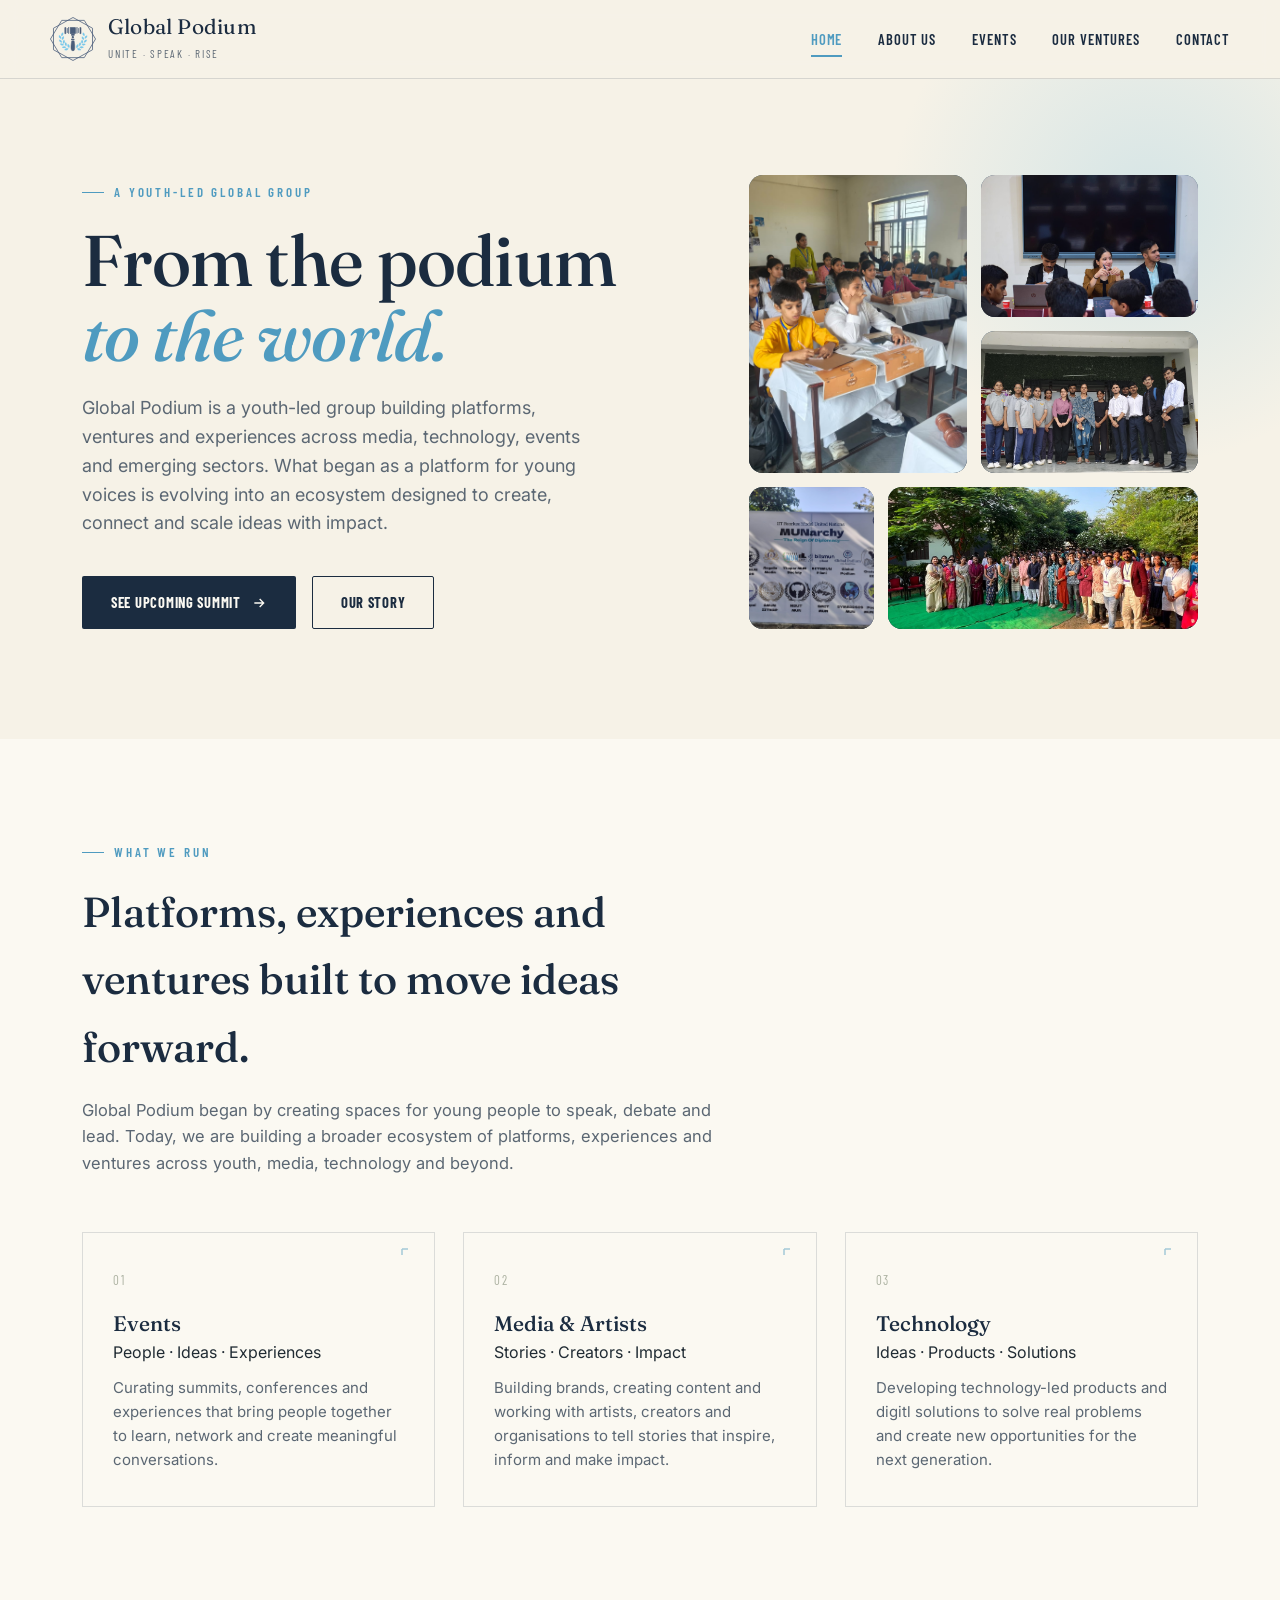
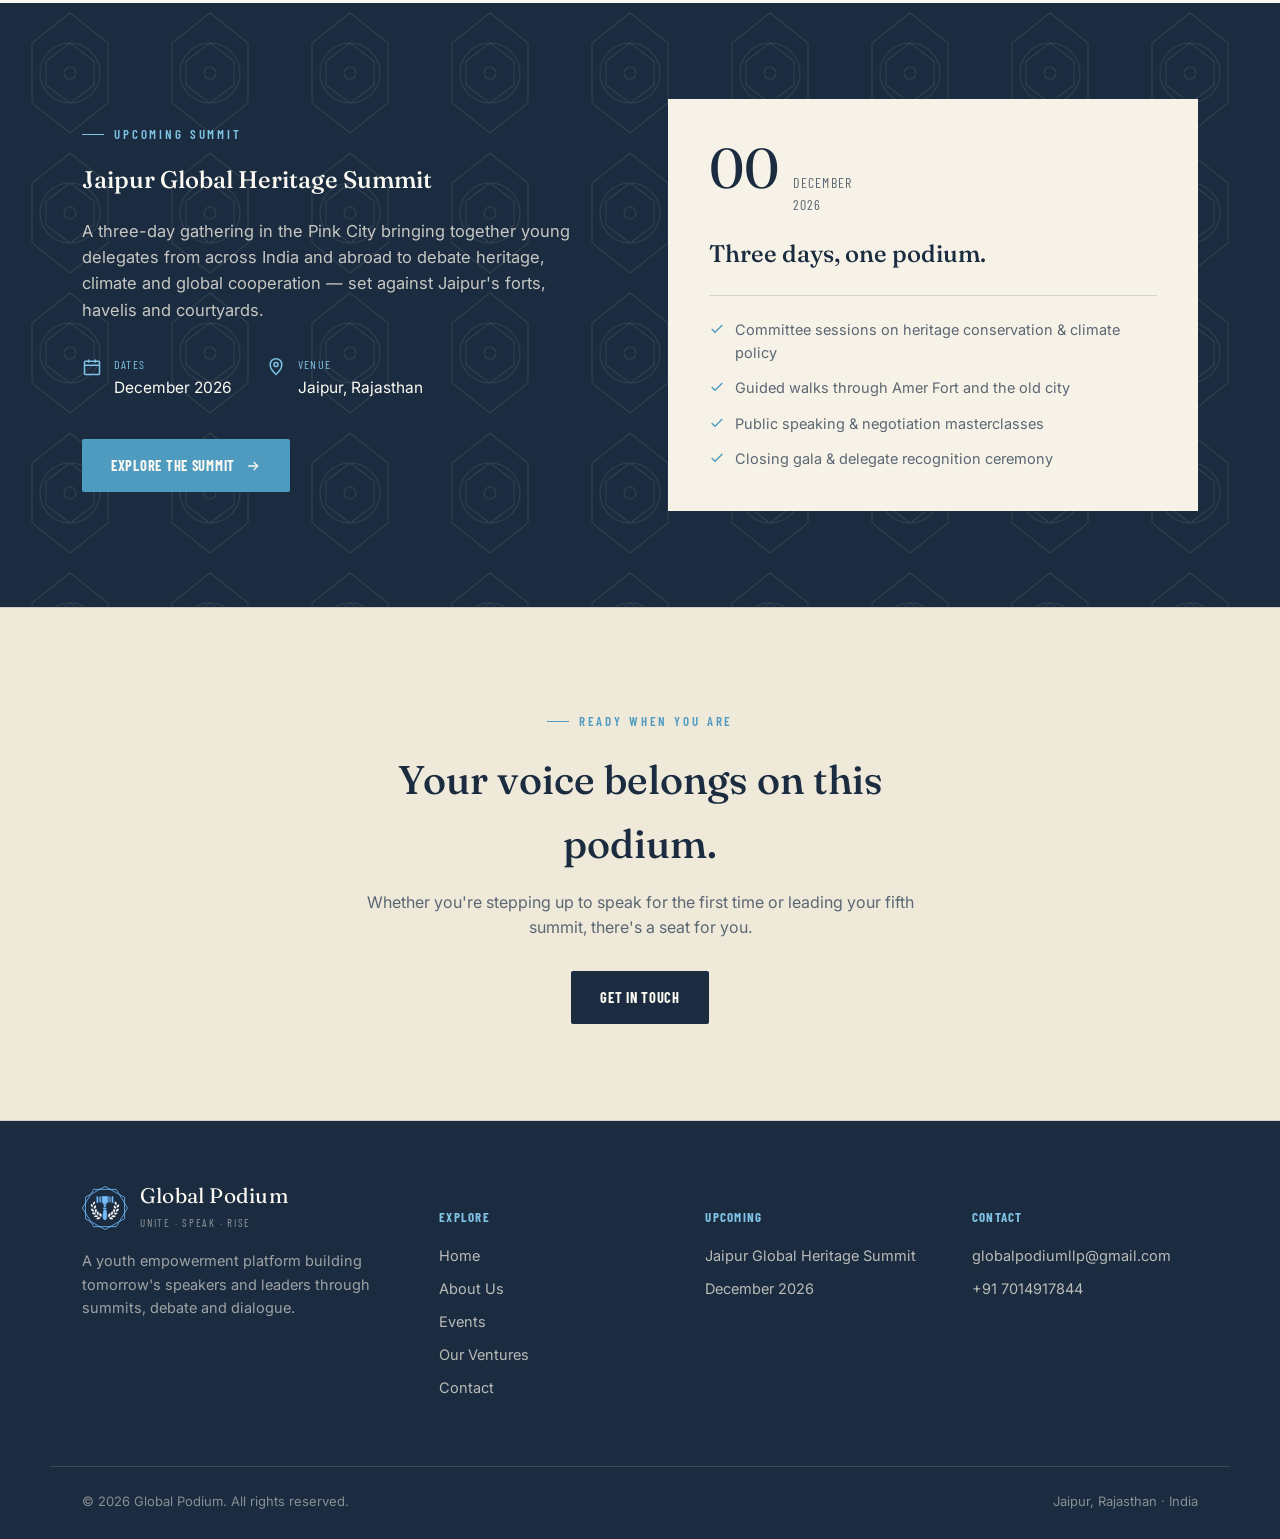
==== commit d79a5abd: "updates" ====
--- a/index.html
+++ b/index.html
@@ -256,7 +256,7 @@
       <div class="footer-col">
         <h5>Upcoming</h5>
         <p>Jaipur Global Heritage Summit</p>
-        <p>12–14 September 2026</p>
+        <p>December 2026</p>
       </div>
       <div class="footer-col">
         <h5>Contact</h5>
--- a/style.css
+++ b/style.css
@@ -1175,11 +1175,15 @@
     grid-template-columns: 1fr;
   }
 
+  .hero {
+    padding-top: 40px;
+  }
+
   .hero-badge-wrap {
-    order: -1;
+    order: 1;
     max-width: 480px;
     width: 100%;
-    margin: 0 auto 20px;
+    margin: 32px auto 20px;
   }
 
   .mission-grid {
